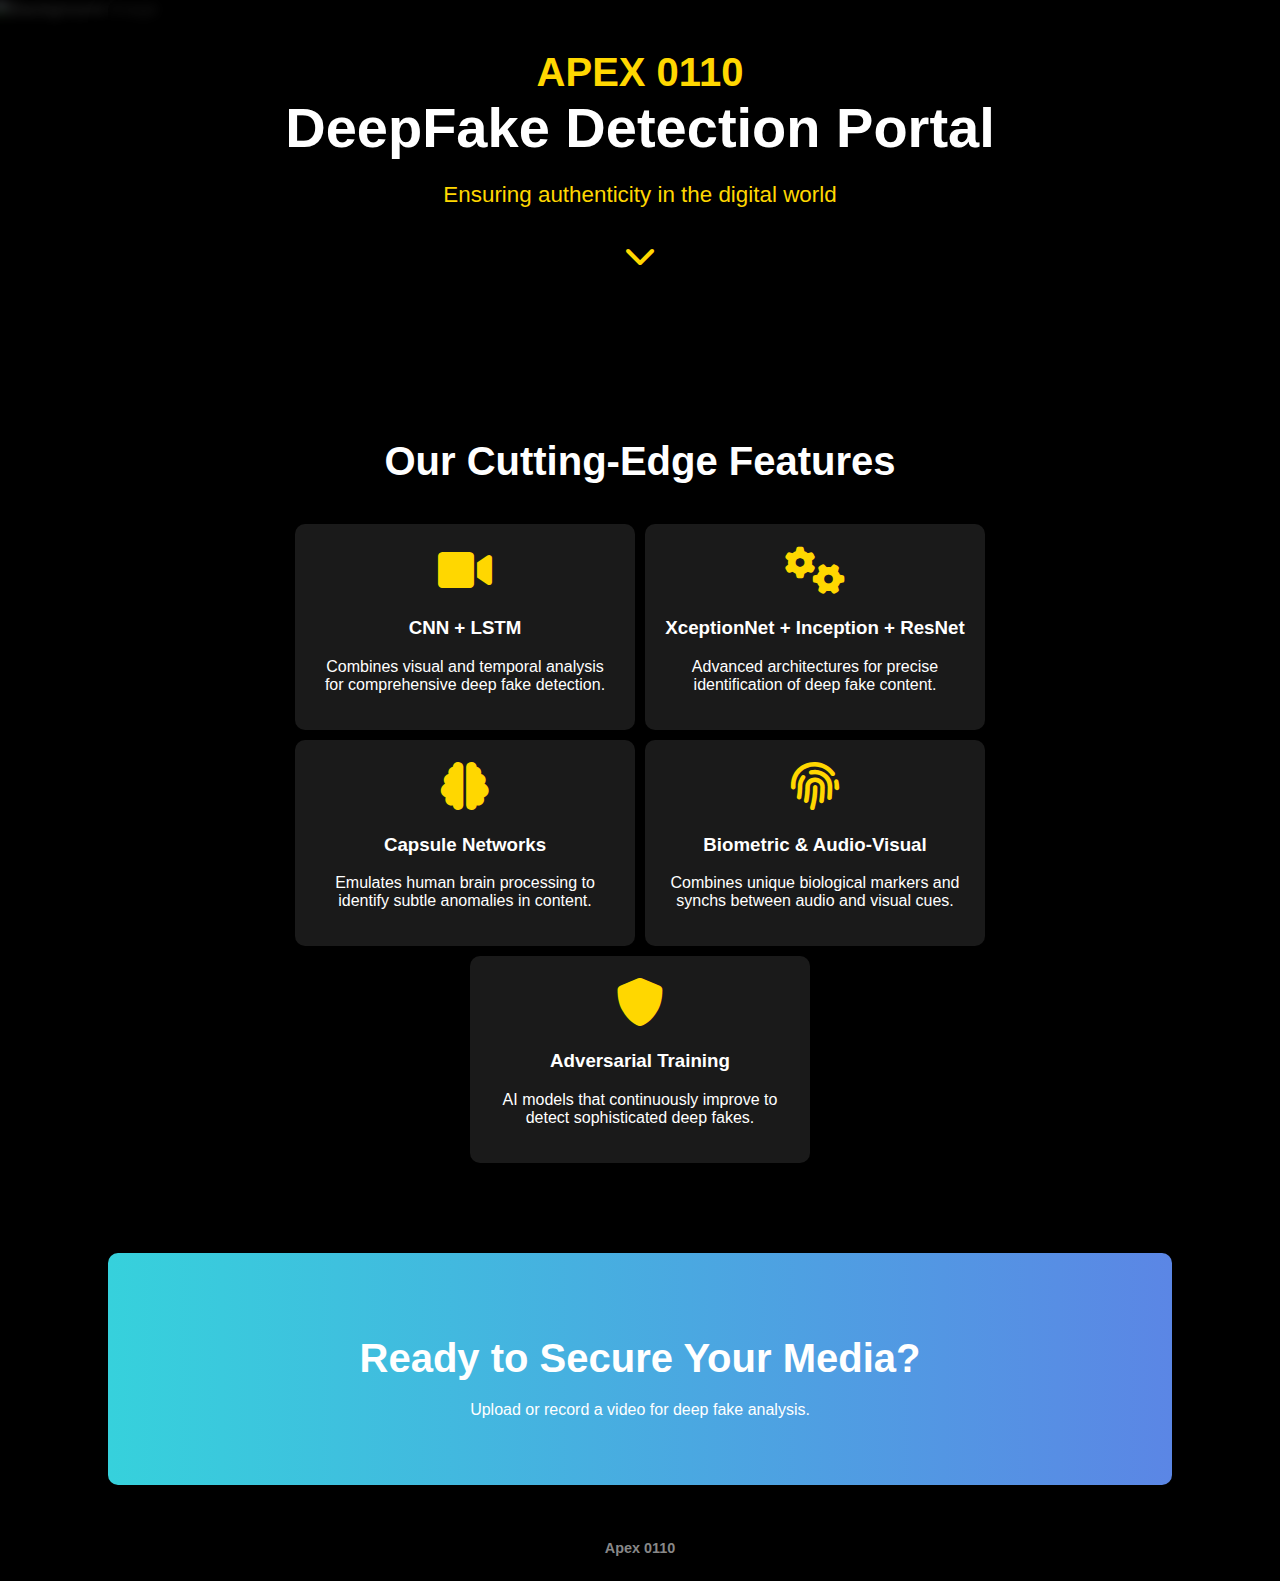
==== index.html @ 00ce470d "Update index.html" ====
<!DOCTYPE html>
<html lang="en">
<head>
    <meta charset="UTF-8">
    <meta name="viewport" content="width=device-width, initial-scale=1.0">
    <title>DeepFake Detection Portal</title>
    <link rel="stylesheet" href="styles.css">
    <link rel="stylesheet" href="https://cdnjs.cloudflare.com/ajax/libs/font-awesome/6.0.0-beta3/css/all.min.css">
    <style>
        body {
            font-family: 'Arial', sans-serif;
            margin: 0;
            padding: 0;
            display: flex;
            flex-direction: column;
            align-items: center;
            justify-content: center;
            min-height: 100vh;
            background-color: #000;
            color: white;
        }

        /* Background image styling */
        .background-image-wrapper {
            position: absolute;
            top: 0;
            left: 0;
            width: 100%;
            height: 100%;
            overflow: hidden;
        }

        .background-image {
            width: 100%;
            height: 100%;
            object-fit: cover;
            filter: blur(5px) brightness(0.6);
            transition: transform 0.5s ease;
        }

        .background-image-wrapper:hover .background-image {
            transform: scale(1.1);
        }

        .overlay {
            position: absolute;
            top: 0;
            left: 0;
            width: 100%;
            height: 100%;
            background: rgba(0, 0, 0, 0.7);
            z-index: 1;
        }

        /* Header styling */
        header {
            position: relative;
            z-index: 2;
            text-align: center;
            padding: 50px 20px;
            background: rgba(0, 0, 0, 0.5);
            box-shadow: 0 10px 20px rgba(0, 0, 0, 0.3);
            border-radius: 10px;
            margin-bottom: 30px;
            width: 80%;
        }

        .team-name {
            margin: 0;
            font-size: 2.5em;
            color: #FFD700;
            animation: fadeInUp 2s ease;
        }

        h1 {
            margin: 0;
            font-size: 3.5em;
            color: #FFF;
            animation: fadeInUp 2s ease;
        }

        .tagline {
            font-size: 1.4em;
            color: #FFD700;
            margin-bottom: 30px;
        }

        .scroll-down {
            margin-top: 20px;
            font-size: 2em;
            color: #FFD700;
            cursor: pointer;
            animation: bounce 2s infinite;
        }

        /* Features section styling */
        .features-section {
            position: relative;
            z-index: 2;
            padding: 50px 20px;
            background: rgba(0, 0, 0, 0.8);
            border-radius: 10px;
            margin-bottom: 30px;
            text-align: center;
            width: 80%;
        }

        .features-section h2 {
            font-size: 2.5em;
            margin-bottom: 30px;
        }

        .features-grid {
            display: flex;
            flex-wrap: wrap; /* Allow items to wrap to the next line */
            justify-content: center; /* Center items horizontally */
            align-items: center; /* Center items vertically */
            gap: 10px; /* Reduce space between items (horizontal and vertical) */
            padding: 10px; //* Space between items */
            height: 100vh; /* Full viewport height to center vertically */
        }
        .feature-link {
            display: block;
            text-decoration: none;
            color: inherit; /* Keep the text color as it is */
        }

        .feature-item { 
            flex-direction: column;
            align-items: center;
            padding: 20px;
            background: rgba(255, 255, 255, 0.1);
            border-radius: 10px;
            transition: transform 0.3s ease;
            cursor: pointer;
            width: 100%;
            max-width: 300px;
        }

        .feature-item:hover {
            transform: translateY(-10px);
            background: rgba(255, 255, 255, 0.2);
        }

        .feature-icon {
            font-size: 3em;
            margin-bottom: 15px;
            color: #FFD700;
        }

        /* CTA section styling */
        .cta-section {
            background: linear-gradient(to right, #36D1DC, #5B86E5); /* Updated gradient to blue */
            padding: 50px 20px;
            border-radius: 10px;
            text-align: center;
            margin-bottom: 30px;
            width: 80%;
        }

        .cta-section h2 {
            font-size: 2.5em;
            color: white;
            margin-bottom: 20px;
        }

        /* Footer styling */
        footer {
            background: #000;
            padding: 20px 0;
            text-align: center;
            color: white;
            width: 100%;
        }

        footer p {
            margin: 5px 0;
            font-size: 0.9em;
            color: #888;
        }

        /* Animation keyframes */
        @keyframes fadeInUp {
            from {
                transform: translateY(20px);
                opacity: 0;
            }
            to {
                transform: translateY(0);
                opacity: 1;
            }
        }

        @keyframes bounce {
            0%, 20%, 50%, 80%, 100% {
                transform: translateY(0);
            }
            40% {
                transform: translateY(-10px);
            }
            60% {
                transform: translateY(-5px);
            }
        }

        /* Responsive Design */
        @media (max-width: 768px) {
            .features-grid {
                grid-template-columns: repeat(2, 1fr);
            }

            .feature-item {
                max-width: none;
                margin-bottom: 20px;
            }
        }

        @media (max-width: 480px) {
            .features-grid {
                grid-template-columns: 1fr;
            }
        }
    </style>
</head>
<body>
    <!-- Background Image Wrapper -->
    <div class="background-image-wrapper">
        <img src="" alt="Background Image" class="background-image">
        <div class="overlay"></div>
    </div>

    <!-- Header Section -->
    <header>
        <h2 class="team-name">APEX 0110</h2>
        <h1>DeepFake Detection Portal</h1>
        <p class="tagline">Ensuring authenticity in the digital world</p>
        <div class="scroll-down">
            <i class="fas fa-chevron-down"></i>
        </div>
    </header>

    <!-- Features Section -->
    <section class="features-section">
        <h2>Our Cutting-Edge Features</h2>
        <div class="features-grid">
            <a href= "bitchass.html" class="feature-link">
	   <div class="feature-item">
                <div class="feature-icon">
                    <i class="fas fa-video"></i>
                </div>
                <h3>CNN + LSTM</h3>
                <p>Combines visual and temporal analysis for comprehensive deep fake detection.</p>
            </div>
            </a>
           
            <a href="bitchass.html" class="feature-link">
            <div class="feature-item">
                <div class="feature-icon">
                    <i class="fas fa-cogs"></i>
                </div>
                <h3>XceptionNet + Inception + ResNet</h3>
                <p>Advanced architectures for precise identification of deep fake content.</p>
            </div>
	    </a>
		
	    <a href= "bitchass.html"class="feature-link">
            <div class="feature-item">
                <div class="feature-icon">
                    <i class="fas fa-brain"></i>
                </div>
                <h3>Capsule Networks</h3>
                <p>Emulates human brain processing to identify subtle anomalies in content.</p>
            </div>
            </a>
	    <a href="audio-video.html" class="feature-link">
            <div class="feature-item">
                <div class="feature-icon">
                    <i class="fas fa-fingerprint"></i>
                </div>
                <h3>Biometric & Audio-Visual </h3>
                <p>Combines unique biological markers and synchs between audio and visual cues.</p>
            </div>
	    </a>

	    <a href="bitchass.html" class="feature-link">
            <div class="feature-item">
                <div class="feature-icon">
                    <i class="fas fa-shield-alt"></i>
                </div>
                <h3>Adversarial Training</h3>
                <p>AI models that continuously improve to detect sophisticated deep fakes.</p>
            </div>
            </a>
            
	   
        </div>
    </section>

    <!-- CTA Section -->
    <section class="cta-section">
        <h2>Ready to Secure Your Media?</h2>
        <p>Upload or record a video for deep fake analysis.</p>
    </section>

    <!-- Footer Section -->
    <footer>
        <p><b> Apex 0110</b></p>
    </footer>

    <script src="script.js"></script>
</body>
</html>
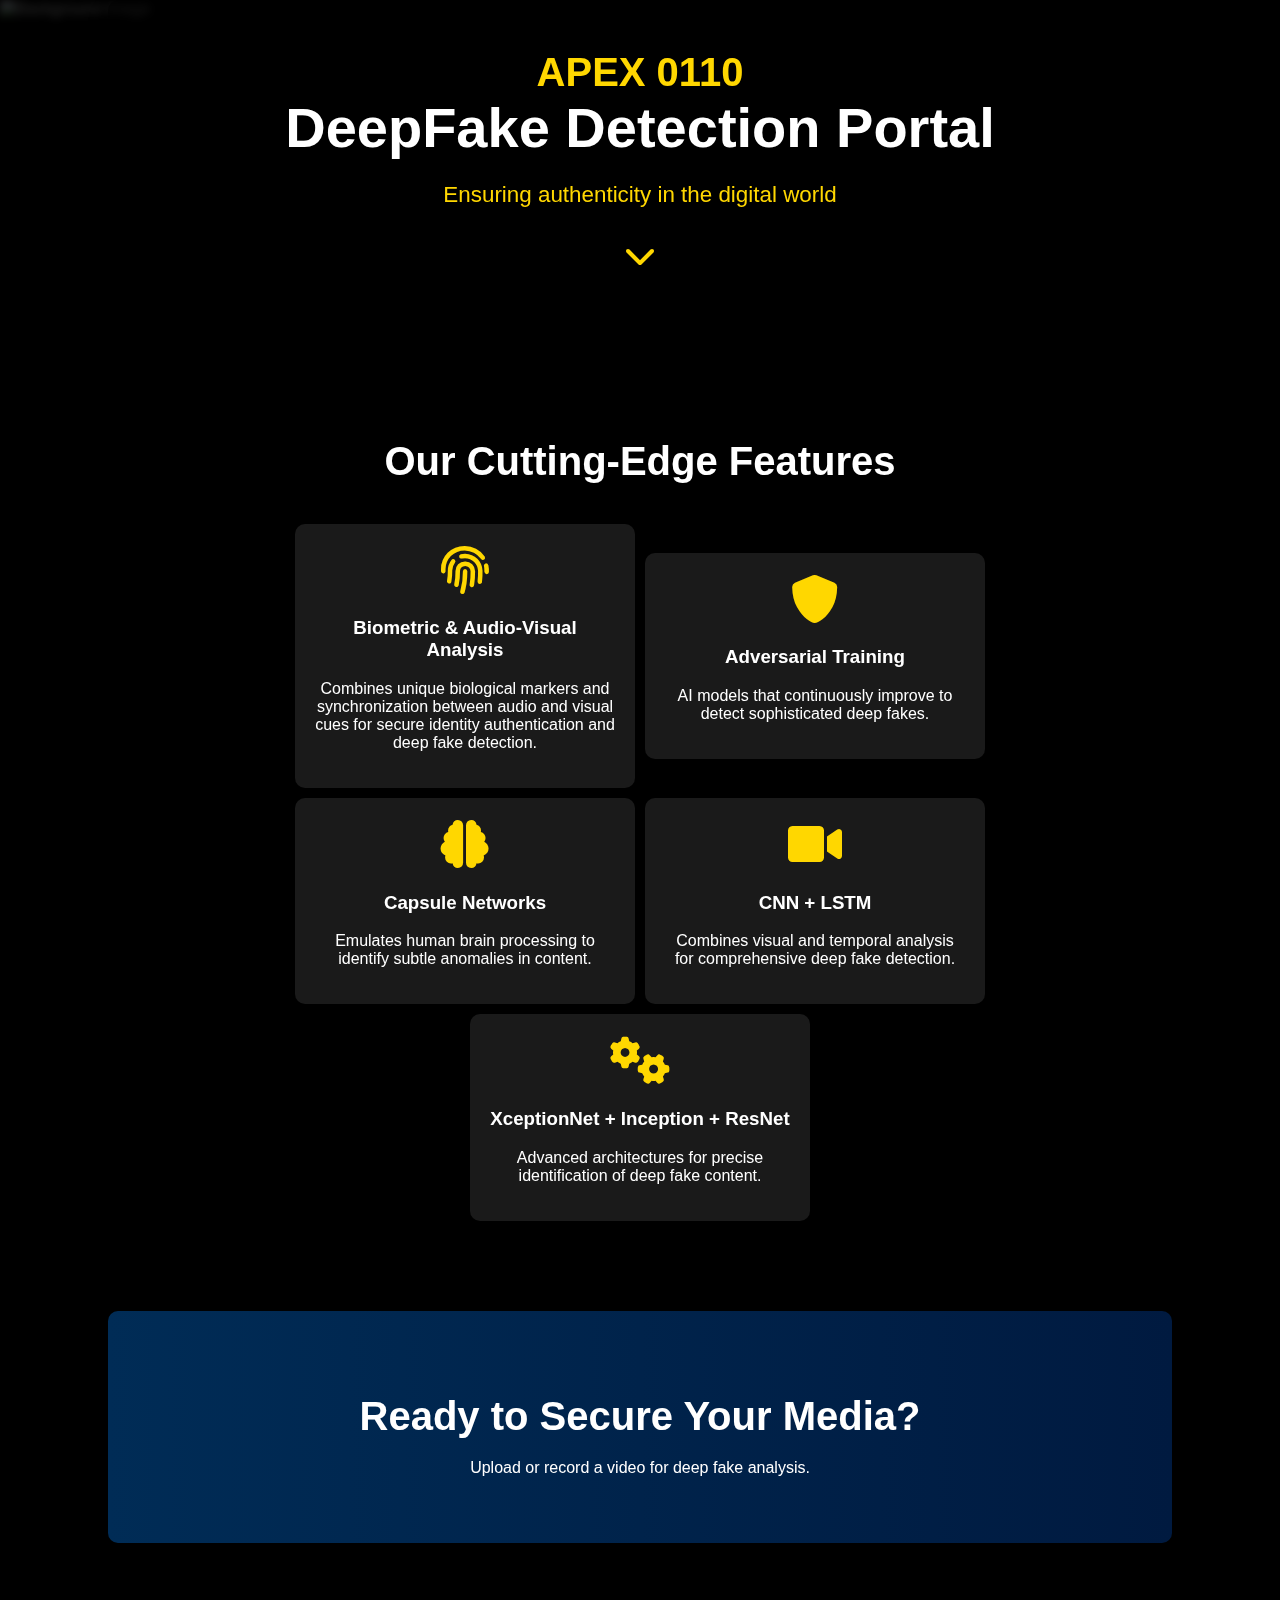
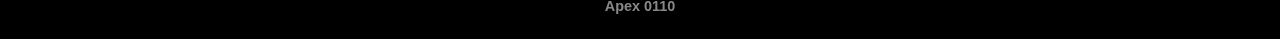
==== commit 91f7cb23: "Add files via upload" ====
--- a/index.html
+++ b/index.html
@@ -6,226 +6,11 @@
     <title>DeepFake Detection Portal</title>
     <link rel="stylesheet" href="styles.css">
     <link rel="stylesheet" href="https://cdnjs.cloudflare.com/ajax/libs/font-awesome/6.0.0-beta3/css/all.min.css">
-    <style>
-        body {
-            font-family: 'Arial', sans-serif;
-            margin: 0;
-            padding: 0;
-            display: flex;
-            flex-direction: column;
-            align-items: center;
-            justify-content: center;
-            min-height: 100vh;
-            background-color: #000;
-            color: white;
-        }
-
-        /* Background image styling */
-        .background-image-wrapper {
-            position: absolute;
-            top: 0;
-            left: 0;
-            width: 100%;
-            height: 100%;
-            overflow: hidden;
-        }
-
-        .background-image {
-            width: 100%;
-            height: 100%;
-            object-fit: cover;
-            filter: blur(5px) brightness(0.6);
-            transition: transform 0.5s ease;
-        }
-
-        .background-image-wrapper:hover .background-image {
-            transform: scale(1.1);
-        }
-
-        .overlay {
-            position: absolute;
-            top: 0;
-            left: 0;
-            width: 100%;
-            height: 100%;
-            background: rgba(0, 0, 0, 0.7);
-            z-index: 1;
-        }
-
-        /* Header styling */
-        header {
-            position: relative;
-            z-index: 2;
-            text-align: center;
-            padding: 50px 20px;
-            background: rgba(0, 0, 0, 0.5);
-            box-shadow: 0 10px 20px rgba(0, 0, 0, 0.3);
-            border-radius: 10px;
-            margin-bottom: 30px;
-            width: 80%;
-        }
-
-        .team-name {
-            margin: 0;
-            font-size: 2.5em;
-            color: #FFD700;
-            animation: fadeInUp 2s ease;
-        }
-
-        h1 {
-            margin: 0;
-            font-size: 3.5em;
-            color: #FFF;
-            animation: fadeInUp 2s ease;
-        }
-
-        .tagline {
-            font-size: 1.4em;
-            color: #FFD700;
-            margin-bottom: 30px;
-        }
-
-        .scroll-down {
-            margin-top: 20px;
-            font-size: 2em;
-            color: #FFD700;
-            cursor: pointer;
-            animation: bounce 2s infinite;
-        }
-
-        /* Features section styling */
-        .features-section {
-            position: relative;
-            z-index: 2;
-            padding: 50px 20px;
-            background: rgba(0, 0, 0, 0.8);
-            border-radius: 10px;
-            margin-bottom: 30px;
-            text-align: center;
-            width: 80%;
-        }
-
-        .features-section h2 {
-            font-size: 2.5em;
-            margin-bottom: 30px;
-        }
-
-        .features-grid {
-            display: flex;
-            flex-wrap: wrap; /* Allow items to wrap to the next line */
-            justify-content: center; /* Center items horizontally */
-            align-items: center; /* Center items vertically */
-            gap: 10px; /* Reduce space between items (horizontal and vertical) */
-            padding: 10px; //* Space between items */
-            height: 100vh; /* Full viewport height to center vertically */
-        }
-        .feature-link {
-            display: block;
-            text-decoration: none;
-            color: inherit; /* Keep the text color as it is */
-        }
-
-        .feature-item { 
-            flex-direction: column;
-            align-items: center;
-            padding: 20px;
-            background: rgba(255, 255, 255, 0.1);
-            border-radius: 10px;
-            transition: transform 0.3s ease;
-            cursor: pointer;
-            width: 100%;
-            max-width: 300px;
-        }
-
-        .feature-item:hover {
-            transform: translateY(-10px);
-            background: rgba(255, 255, 255, 0.2);
-        }
-
-        .feature-icon {
-            font-size: 3em;
-            margin-bottom: 15px;
-            color: #FFD700;
-        }
-
-        /* CTA section styling */
-        .cta-section {
-            background: linear-gradient(to right, #36D1DC, #5B86E5); /* Updated gradient to blue */
-            padding: 50px 20px;
-            border-radius: 10px;
-            text-align: center;
-            margin-bottom: 30px;
-            width: 80%;
-        }
-
-        .cta-section h2 {
-            font-size: 2.5em;
-            color: white;
-            margin-bottom: 20px;
-        }
-
-        /* Footer styling */
-        footer {
-            background: #000;
-            padding: 20px 0;
-            text-align: center;
-            color: white;
-            width: 100%;
-        }
-
-        footer p {
-            margin: 5px 0;
-            font-size: 0.9em;
-            color: #888;
-        }
-
-        /* Animation keyframes */
-        @keyframes fadeInUp {
-            from {
-                transform: translateY(20px);
-                opacity: 0;
-            }
-            to {
-                transform: translateY(0);
-                opacity: 1;
-            }
-        }
-
-        @keyframes bounce {
-            0%, 20%, 50%, 80%, 100% {
-                transform: translateY(0);
-            }
-            40% {
-                transform: translateY(-10px);
-            }
-            60% {
-                transform: translateY(-5px);
-            }
-        }
-
-        /* Responsive Design */
-        @media (max-width: 768px) {
-            .features-grid {
-                grid-template-columns: repeat(2, 1fr);
-            }
-
-            .feature-item {
-                max-width: none;
-                margin-bottom: 20px;
-            }
-        }
-
-        @media (max-width: 480px) {
-            .features-grid {
-                grid-template-columns: 1fr;
-            }
-        }
-    </style>
 </head>
 <body>
     <!-- Background Image Wrapper -->
     <div class="background-image-wrapper">
-        <img src="" alt="Background Image" class="background-image">
+        <img src="Designer.png" alt="Background Image" class="background-image">
         <div class="overlay"></div>
     </div>
 
@@ -243,17 +28,34 @@
     <section class="features-section">
         <h2>Our Cutting-Edge Features</h2>
         <div class="features-grid">
-            <a href= "bitchass.html" class="feature-link">
-	   <div class="feature-item">
+            <div class="feature-item">
+                <div class="feature-icon">
+                    <i class="fas fa-fingerprint"></i>
+                </div>
+                <h3>Biometric & Audio-Visual Analysis</h3>
+                <p>Combines unique biological markers and synchronization between audio and visual cues for secure identity authentication and deep fake detection.</p>
+            </div>
+            <div class="feature-item">
+                <div class="feature-icon">
+                    <i class="fas fa-shield-alt"></i>
+                </div>
+                <h3>Adversarial Training</h3>
+                <p>AI models that continuously improve to detect sophisticated deep fakes.</p>
+            </div>
+            <div class="feature-item">
+                <div class="feature-icon">
+                    <i class="fas fa-brain"></i>
+                </div>
+                <h3>Capsule Networks</h3>
+                <p>Emulates human brain processing to identify subtle anomalies in content.</p>
+            </div>
+            <div class="feature-item">
                 <div class="feature-icon">
                     <i class="fas fa-video"></i>
                 </div>
                 <h3>CNN + LSTM</h3>
                 <p>Combines visual and temporal analysis for comprehensive deep fake detection.</p>
             </div>
-            </a>
-           
-            <a href="bitchass.html" class="feature-link">
             <div class="feature-item">
                 <div class="feature-icon">
                     <i class="fas fa-cogs"></i>
@@ -261,38 +63,6 @@
                 <h3>XceptionNet + Inception + ResNet</h3>
                 <p>Advanced architectures for precise identification of deep fake content.</p>
             </div>
-	    </a>
-		
-	    <a href= "bitchass.html"class="feature-link">
-            <div class="feature-item">
-                <div class="feature-icon">
-                    <i class="fas fa-brain"></i>
-                </div>
-                <h3>Capsule Networks</h3>
-                <p>Emulates human brain processing to identify subtle anomalies in content.</p>
-            </div>
-            </a>
-	    <a href="audio-video.html" class="feature-link">
-            <div class="feature-item">
-                <div class="feature-icon">
-                    <i class="fas fa-fingerprint"></i>
-                </div>
-                <h3>Biometric & Audio-Visual </h3>
-                <p>Combines unique biological markers and synchs between audio and visual cues.</p>
-            </div>
-	    </a>
-
-	    <a href="bitchass.html" class="feature-link">
-            <div class="feature-item">
-                <div class="feature-icon">
-                    <i class="fas fa-shield-alt"></i>
-                </div>
-                <h3>Adversarial Training</h3>
-                <p>AI models that continuously improve to detect sophisticated deep fakes.</p>
-            </div>
-            </a>
-            
-	   
         </div>
     </section>
 
--- a/styles.css
+++ b/styles.css
@@ -0,0 +1,217 @@
+/* General body styling */
+body {
+    font-family: 'Arial', sans-serif;
+    margin: 0;
+    padding: 0;
+    display: flex;
+    flex-direction: column;
+    align-items: center;
+    justify-content: center;
+    min-height: 100vh;
+    background-color: #000;
+    color: white;
+    position: relative;
+}
+
+/* Background image styling */
+.background-image-wrapper {
+    position: fixed;
+    top: 0;
+    left: 0;
+    width: 100%;
+    height: 100%;
+    overflow: hidden;
+    z-index: -1; /* Ensures the background is behind other content */
+}
+
+.background-image {
+    width: 100%;
+    height: 100%;
+    object-fit: cover;
+    filter: blur(5px) brightness(0.6);
+    transition: transform 0.5s ease;
+}
+
+.background-image-wrapper:hover .background-image {
+    transform: scale(1.1);
+}
+
+.overlay {
+    position: absolute;
+    top: 0;
+    left: 0;
+    width: 100%;
+    height: 100%;
+    background: rgba(0, 0, 0, 0.7);
+    z-index: 1;
+}
+
+/* Header styling */
+header {
+    position: relative;
+    z-index: 2;
+    text-align: center;
+    padding: 50px 20px;
+    background: rgba(0, 0, 0, 0.5);
+    box-shadow: 0 10px 20px rgba(0, 0, 0, 0.3);
+    border-radius: 10px;
+    margin-bottom: 30px;
+    width: 80%;
+}
+
+.team-name {
+    margin: 0;
+    font-size: 2.5em;
+    color: #FFD700;
+    animation: fadeInUp 2s ease;
+}
+
+h1 {
+    margin: 0;
+    font-size: 3.5em;
+    color: #FFF;
+    animation: fadeInUp 2s ease;
+}
+
+.tagline {
+    font-size: 1.4em;
+    color: #FFD700;
+    margin-bottom: 30px;
+}
+
+.scroll-down {
+    margin-top: 20px;
+    font-size: 2em;
+    color: #FFD700;
+    cursor: pointer;
+    animation: bounce 2s infinite;
+}
+
+/* Features section styling */
+.features-section {
+    position: relative;
+    z-index: 2;
+    padding: 50px 20px;
+    background: rgba(0, 0, 0, 0.8);
+    border-radius: 10px;
+    margin-bottom: 30px;
+    text-align: center;
+    width: 80%;
+}
+
+.features-section h2 {
+    font-size: 2.5em;
+    margin-bottom: 30px;
+}
+
+.features-grid {
+    display: flex;
+    flex-wrap: wrap; /* Allow items to wrap to the next line */
+    justify-content: center; /* Center items horizontally */
+    align-items: center; /* Center items vertically */
+    gap: 10px; /* Reduce space between items (horizontal and vertical) */
+    padding: 10px; //* Space between items */
+    height: 100vh; /* Full viewport height to center vertically */
+}
+
+.feature-link {
+    display: block;
+    text-decoration: none;
+    color: inherit; /* Keep the text color as it is */
+}
+
+.feature-item {
+    flex-direction: column;
+    align-items: center;
+    padding: 20px;
+    background: rgba(255, 255, 255, 0.1);
+    border-radius: 10px;
+    transition: transform 0.3s ease;
+    cursor: pointer;
+    width: 100%;
+    max-width: 300px;
+}
+
+.feature-item:hover {
+    transform: translateY(-10px);
+    background: rgba(255, 255, 255, 0.2);
+}
+
+.feature-icon {
+    font-size: 3em;
+    margin-bottom: 15px;
+    color: #FFD700;
+}
+
+/* CTA section styling */
+.cta-section {
+    background: linear-gradient(to right, #002c56, #001a40); /* Darker blue gradient */
+    padding: 50px 20px;
+    border-radius: 10px;
+    text-align: center;
+    margin-bottom: 30px;
+    width: 80%;
+}
+
+.cta-section h2 {
+    font-size: 2.5em;
+    color: white;
+    margin-bottom: 20px;
+}
+
+/* Footer styling */
+footer {
+    background: #000;
+    padding: 20px 0;
+    text-align: center;
+    color: white;
+    width: 100%;
+}
+
+footer p {
+    margin: 5px 0;
+    font-size: 0.9em;
+    color: #888;
+}
+
+/* Animation keyframes */
+@keyframes fadeInUp {
+    from {
+        transform: translateY(20px);
+        opacity: 0;
+    }
+    to {
+        transform: translateY(0);
+        opacity: 1;
+    }
+}
+
+@keyframes bounce {
+    0%, 20%, 50%, 80%, 100% {
+        transform: translateY(0);
+    }
+    40% {
+        transform: translateY(-10px);
+    }
+    60% {
+        transform: translateY(-5px);
+    }
+}
+
+/* Responsive Design */
+@media (max-width: 768px) {
+    .features-grid {
+        grid-template-columns: repeat(2, 1fr);
+    }
+
+    .feature-item {
+        max-width: none;
+        margin-bottom: 20px;
+    }
+}
+
+@media (max-width: 480px) {
+    .features-grid {
+        grid-template-columns: 1fr;
+    }
+}
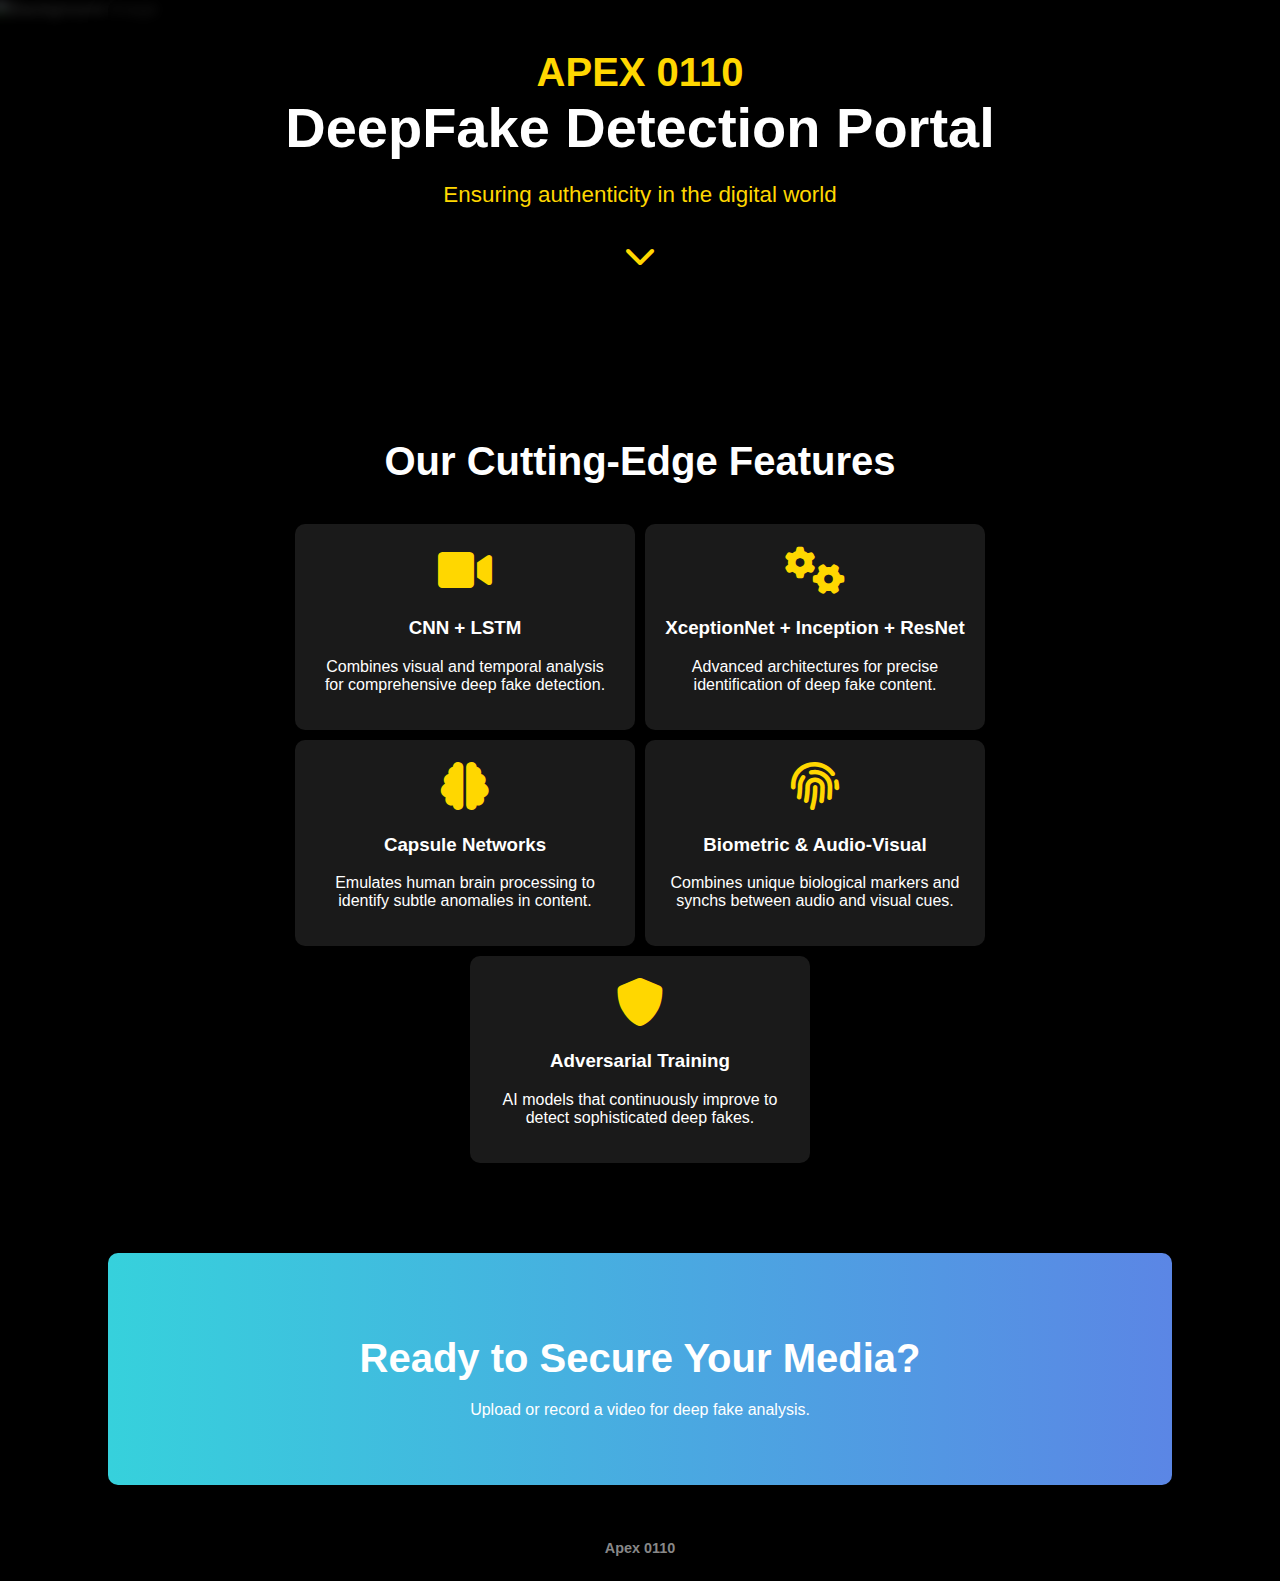
==== commit 43663107: "Add files via upload" ====
--- a/index.html
+++ b/index.html
@@ -10,7 +10,7 @@
 <body>
     <!-- Background Image Wrapper -->
     <div class="background-image-wrapper">
-        <img src="Designer.png" alt="Background Image" class="background-image">
+        <img src="" alt="Background Image" class="background-image">
         <div class="overlay"></div>
     </div>
 
@@ -28,13 +28,46 @@
     <section class="features-section">
         <h2>Our Cutting-Edge Features</h2>
         <div class="features-grid">
+            <a href= "bitchass3.html" class="feature-link">
+	   <div class="feature-item">
+                <div class="feature-icon">
+                    <i class="fas fa-video"></i>
+                </div>
+                <h3>CNN + LSTM</h3>
+                <p>Combines visual and temporal analysis for comprehensive deep fake detection.</p>
+            </div>
+            </a>
+           
+            <a href="bitchass4.html" class="feature-link">
+            <div class="feature-item">
+                <div class="feature-icon">
+                    <i class="fas fa-cogs"></i>
+                </div>
+                <h3>XceptionNet + Inception + ResNet</h3>
+                <p>Advanced architectures for precise identification of deep fake content.</p>
+            </div>
+	    </a>
+		
+	    <a href= "bitchass2.html"class="feature-link">
+            <div class="feature-item">
+                <div class="feature-icon">
+                    <i class="fas fa-brain"></i>
+                </div>
+                <h3>Capsule Networks</h3>
+                <p>Emulates human brain processing to identify subtle anomalies in content.</p>
+            </div>
+            </a>
+	    <a href="audio-video.html" class="feature-link">
             <div class="feature-item">
                 <div class="feature-icon">
                     <i class="fas fa-fingerprint"></i>
                 </div>
-                <h3>Biometric & Audio-Visual Analysis</h3>
-                <p>Combines unique biological markers and synchronization between audio and visual cues for secure identity authentication and deep fake detection.</p>
+                <h3>Biometric & Audio-Visual </h3>
+                <p>Combines unique biological markers and synchs between audio and visual cues.</p>
             </div>
+	    </a>
+
+	    <a href="bitchass1.html" class="feature-link">
             <div class="feature-item">
                 <div class="feature-icon">
                     <i class="fas fa-shield-alt"></i>
@@ -42,27 +75,9 @@
                 <h3>Adversarial Training</h3>
                 <p>AI models that continuously improve to detect sophisticated deep fakes.</p>
             </div>
-            <div class="feature-item">
-                <div class="feature-icon">
-                    <i class="fas fa-brain"></i>
-                </div>
-                <h3>Capsule Networks</h3>
-                <p>Emulates human brain processing to identify subtle anomalies in content.</p>
-            </div>
-            <div class="feature-item">
-                <div class="feature-icon">
-                    <i class="fas fa-video"></i>
-                </div>
-                <h3>CNN + LSTM</h3>
-                <p>Combines visual and temporal analysis for comprehensive deep fake detection.</p>
-            </div>
-            <div class="feature-item">
-                <div class="feature-icon">
-                    <i class="fas fa-cogs"></i>
-                </div>
-                <h3>XceptionNet + Inception + ResNet</h3>
-                <p>Advanced architectures for precise identification of deep fake content.</p>
-            </div>
+            </a>
+            
+	   
         </div>
     </section>
 
--- a/styles.css
+++ b/styles.css
@@ -10,18 +10,16 @@
     min-height: 100vh;
     background-color: #000;
     color: white;
-    position: relative;
 }
 
 /* Background image styling */
 .background-image-wrapper {
-    position: fixed;
+    position: absolute;
     top: 0;
     left: 0;
     width: 100%;
     height: 100%;
     overflow: hidden;
-    z-index: -1; /* Ensures the background is behind other content */
 }
 
 .background-image {
@@ -113,14 +111,13 @@
     padding: 10px; //* Space between items */
     height: 100vh; /* Full viewport height to center vertically */
 }
-
 .feature-link {
     display: block;
     text-decoration: none;
     color: inherit; /* Keep the text color as it is */
 }
 
-.feature-item {
+.feature-item { 
     flex-direction: column;
     align-items: center;
     padding: 20px;
@@ -145,7 +142,7 @@
 
 /* CTA section styling */
 .cta-section {
-    background: linear-gradient(to right, #002c56, #001a40); /* Darker blue gradient */
+    background: linear-gradient(to right, #36D1DC, #5B86E5); /* Updated gradient to blue */
     padding: 50px 20px;
     border-radius: 10px;
     text-align: center;
@@ -214,4 +211,4 @@
     .features-grid {
         grid-template-columns: 1fr;
     }
-}
+}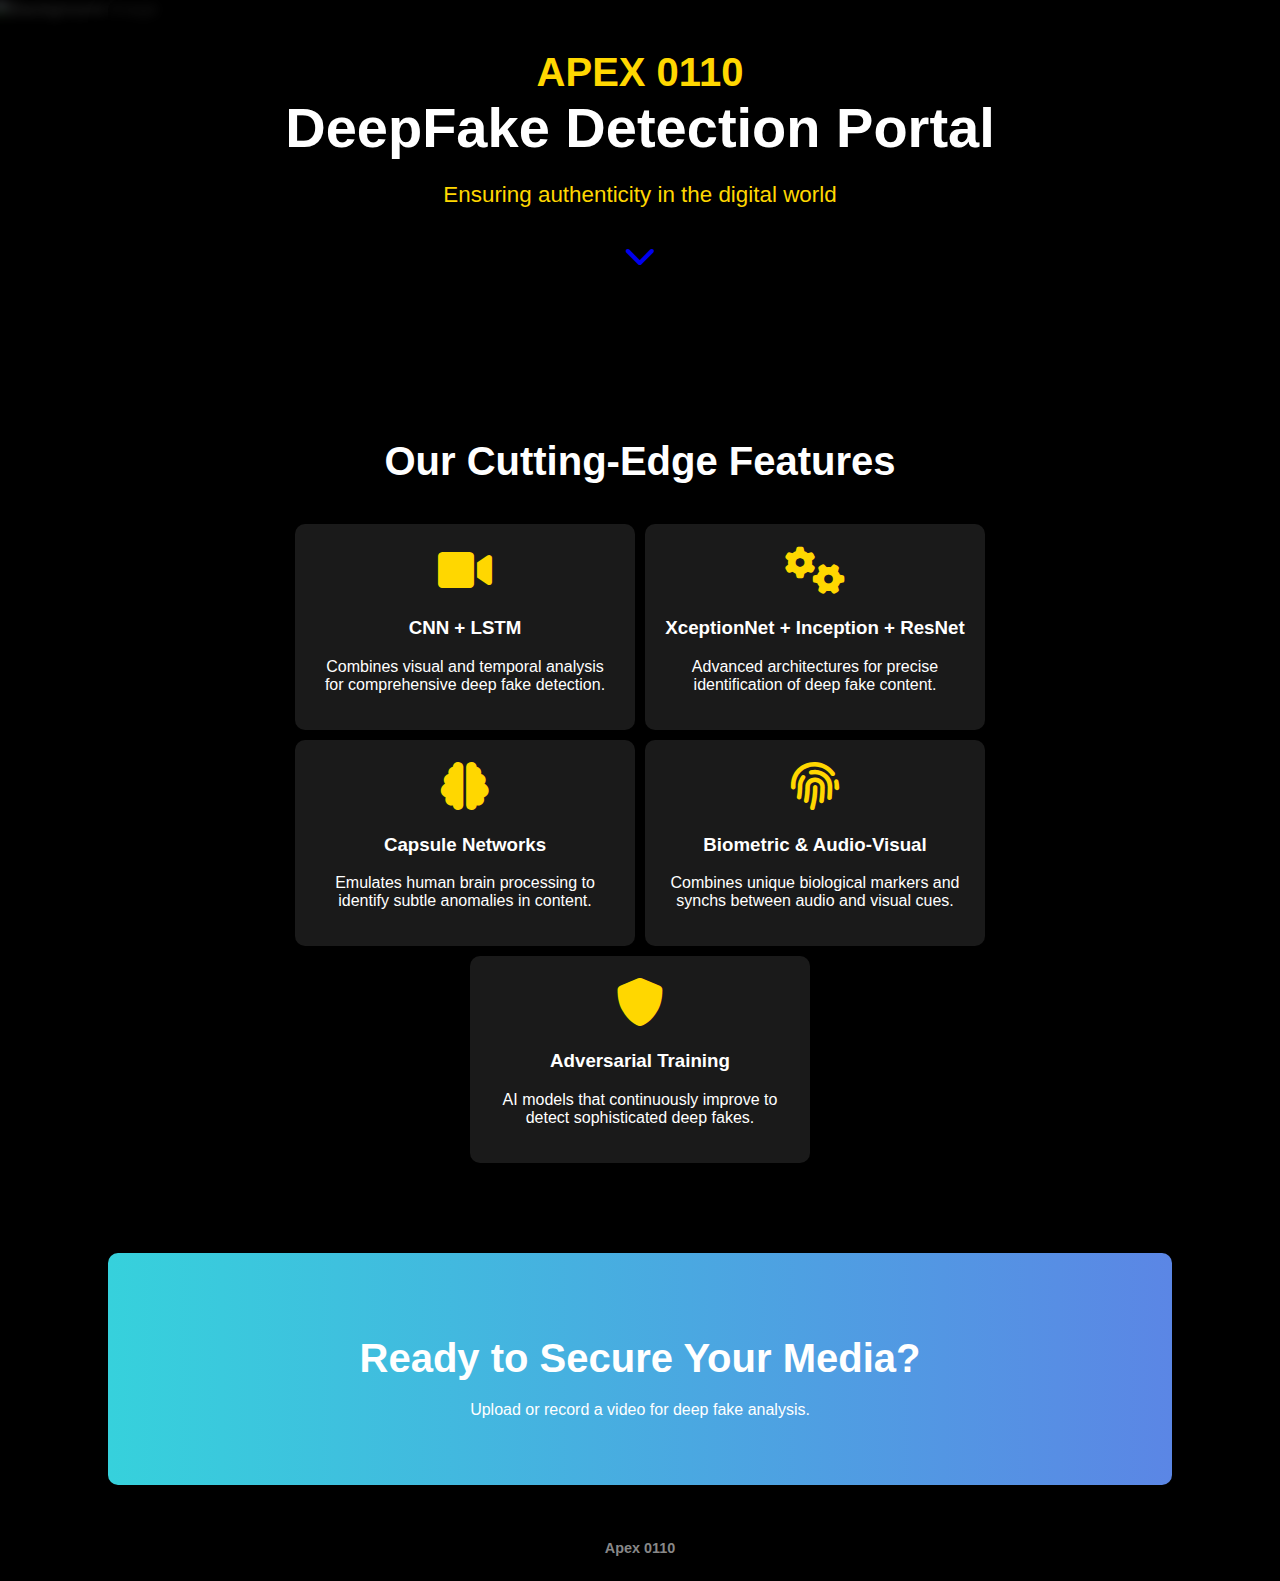
==== commit ce58f8f0: "Update index.html" ====
--- a/index.html
+++ b/index.html
@@ -20,7 +20,9 @@
         <h1>DeepFake Detection Portal</h1>
         <p class="tagline">Ensuring authenticity in the digital world</p>
         <div class="scroll-down">
+	<a href ="#Our Cutting-Edge Features">
             <i class="fas fa-chevron-down"></i>
+	</a>
         </div>
     </header>
 
